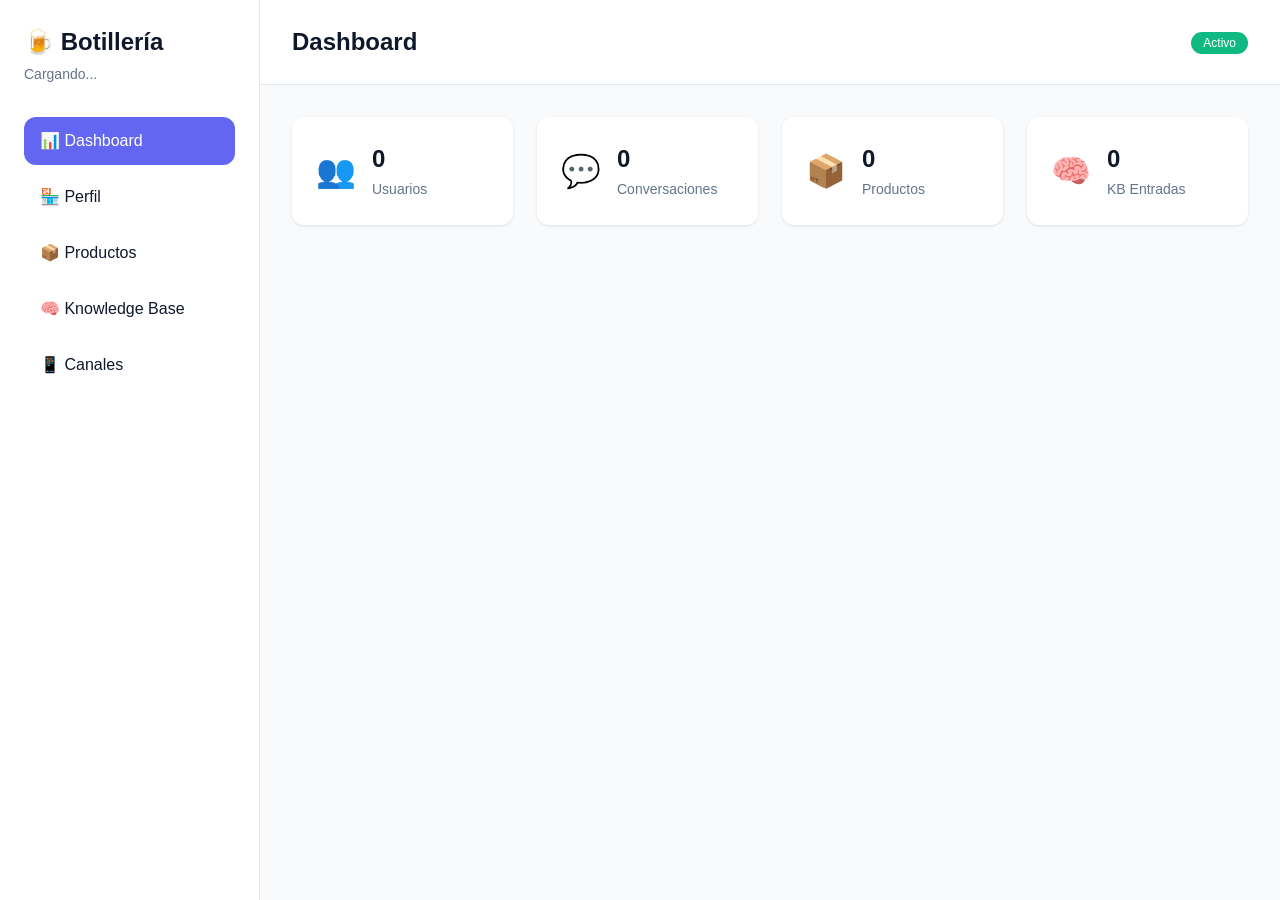
==== frontend/tenant/index.html @ d4b1ec4d "chore: baseline docs and test cleanup" ====
<!DOCTYPE html>
<html lang="es">
<head>
    <meta charset="UTF-8">
    <meta name="viewport" content="width=device-width, initial-scale=1.0">
    <title>Portal Tenant - Botillería</title>
    <link rel="stylesheet" href="css/style.css">
</head>
<body>
    <div class="app-container">
        <!-- Sidebar -->
        <aside class="sidebar">
            <div class="sidebar-header">
                <h1>🍺 Botillería</h1>
                <p class="tenant-name" id="tenantName">Cargando...</p>
            </div>
            <nav class="sidebar-nav">
                <a href="#dashboard" class="nav-link active" data-section="dashboard">📊 Dashboard</a>
                <a href="#profile" class="nav-link" data-section="profile">🏪 Perfil</a>
                <a href="#products" class="nav-link" data-section="products">📦 Productos</a>
                <a href="#knowledge" class="nav-link" data-section="knowledge">🧠 Knowledge Base</a>
                <a href="#channels" class="nav-link" data-section="channels">📱 Canales</a>
            </nav>
        </aside>

        <!-- Main Content -->
        <main class="main-content">
            <header class="top-bar">
                <h2 id="pageTitle">Dashboard</h2>
                <div class="top-bar-actions">
                    <span class="status-badge" id="statusBadge">Activo</span>
                </div>
            </header>

            <div class="content-area">
                <!-- Dashboard Section -->
                <section id="dashboard" class="section active">
                    <div class="stats-grid">
                        <div class="stat-card">
                            <div class="stat-icon">👥</div>
                            <div class="stat-info">
                                <span class="stat-value" id="userCount">0</span>
                                <span class="stat-label">Usuarios</span>
                            </div>
                        </div>
                        <div class="stat-card">
                            <div class="stat-icon">💬</div>
                            <div class="stat-info">
                                <span class="stat-value" id="convCount">0</span>
                                <span class="stat-label">Conversaciones</span>
                            </div>
                        </div>
                        <div class="stat-card">
                            <div class="stat-icon">📦</div>
                            <div class="stat-info">
                                <span class="stat-value" id="productCount">0</span>
                                <span class="stat-label">Productos</span>
                            </div>
                        </div>
                        <div class="stat-card">
                            <div class="stat-icon">🧠</div>
                            <div class="stat-info">
                                <span class="stat-value" id="kbCount">0</span>
                                <span class="stat-label">KB Entradas</span>
                            </div>
                        </div>
                    </div>
                </section>

                <!-- Profile Section -->
                <section id="profile" class="section">
                    <form id="profileForm" class="form-card">
                        <div class="form-group">
                            <label for="profileName">Nombre del Negocio</label>
                            <input type="text" id="profileName" name="name" required>
                        </div>
                        <div class="form-row">
                            <div class="form-group">
                                <label for="profileEmail">Email</label>
                                <input type="email" id="profileEmail" name="email">
                            </div>
                            <div class="form-group">
                                <label for="profilePhone">Teléfono</label>
                                <input type="text" id="profilePhone" name="phone">
                            </div>
                        </div>
                        <div class="form-group">
                            <label for="profileAddress">Dirección</label>
                            <input type="text" id="profileAddress" name="address">
                        </div>
                        <div class="form-row">
                            <div class="form-group">
                                <label for="profileCity">Ciudad</label>
                                <input type="text" id="profileCity" name="city">
                            </div>
                            <div class="form-group">
                                <label for="profileWebsite">Website</label>
                                <input type="url" id="profileWebsite" name="website">
                            </div>
                        </div>
                        <div class="form-group">
                            <label for="profileLogo">URL del Logo</label>
                            <input type="url" id="profileLogo" name="logo_url">
                        </div>
                        <div class="form-group">
                            <label for="profileHours">Horarios (JSON)</label>
                            <textarea id="profileHours" name="business_hours" rows="4" placeholder='{"lunes": {"open": "10:00", "close": "22:00"}}'></textarea>
                        </div>
                        <button type="submit" class="btn btn-primary">Guardar Cambios</button>
                    </form>
                </section>

                <!-- Products Section -->
                <section id="products" class="section">
                    <div class="section-header">
                        <h3>Productos</h3>
                        <button class="btn btn-primary" id="addProductBtn">+ Nuevo Producto</button>
                    </div>
                    <div class="table-container">
                        <table class="data-table" id="productsTable">
                            <thead>
                                <tr>
                                    <th>Nombre</th>
                                    <th>Categoría</th>
                                    <th>Precio</th>
                                    <th>Stock</th>
                                    <th>Estado</th>
                                    <th>Acciones</th>
                                </tr>
                            </thead>
                            <tbody id="productsBody"></tbody>
                        </table>
                    </div>
                </section>

                <!-- Knowledge Base Section -->
                <section id="knowledge" class="section">
                    <div class="section-header">
                        <h3>Knowledge Base</h3>
                        <button class="btn btn-primary" id="addKbBtn">+ Nueva Entrada</button>
                    </div>
                    <div class="kb-search">
                        <input type="text" id="kbSearchInput" placeholder="Buscar en la base de conocimiento...">
                        <button class="btn btn-secondary" id="kbSearchBtn">Buscar</button>
                    </div>
                    <div class="table-container">
                        <table class="data-table" id="kbTable">
                            <thead>
                                <tr>
                                    <th>Categoría</th>
                                    <th>Título</th>
                                    <th>Contenido</th>
                                    <th>Estado</th>
                                    <th>Acciones</th>
                                </tr>
                            </thead>
                            <tbody id="kbBody"></tbody>
                        </table>
                    </div>
                </section>

                <!-- Channels Section -->
                <section id="channels" class="section">
                    <div class="section-header">
                        <h3>Canales de Mensajería</h3>
                    </div>
                    <div class="channels-grid" id="channelsList"></div>
                </section>
            </div>
        </main>
    </div>

    <!-- Modal -->
    <div class="modal" id="modal">
        <div class="modal-content">
            <div class="modal-header">
                <h3 id="modalTitle">Modal</h3>
                <button class="modal-close" id="modalClose">&times;</button>
            </div>
            <div class="modal-body" id="modalBody"></div>
        </div>
    </div>

    <!-- Toast -->
    <div class="toast-container" id="toastContainer"></div>

    <script src="js/app.js"></script>
</body>
</html>
---- frontend/tenant/css/style.css ----
:root {
    --primary: #6366f1;
    --primary-hover: #4f46e5;
    --secondary: #64748b;
    --success: #10b981;
    --warning: #f59e0b;
    --danger: #ef4444;
    --bg: #f8fafc;
    --surface: #ffffff;
    --text: #0f172a;
    --text-muted: #64748b;
    --border: #e2e8f0;
    --radius: 0.75rem;
    --shadow: 0 1px 3px rgba(0, 0, 0, 0.1);
    --shadow-lg: 0 10px 15px -3px rgba(0, 0, 0, 0.1);
}

* {
    margin: 0;
    padding: 0;
    box-sizing: border-box;
}

body {
    font-family: -apple-system, BlinkMacSystemFont, 'Segoe UI', Roboto, sans-serif;
    background: var(--bg);
    color: var(--text);
    line-height: 1.5;
}

.app-container {
    display: flex;
    min-height: 100vh;
}

/* Sidebar */
.sidebar {
    width: 260px;
    background: var(--surface);
    border-right: 1px solid var(--border);
    padding: 1.5rem;
    display: flex;
    flex-direction: column;
}

.sidebar-header h1 {
    font-size: 1.5rem;
    margin-bottom: 0.25rem;
}

.tenant-name {
    color: var(--text-muted);
    font-size: 0.875rem;
    margin-bottom: 2rem;
}

.sidebar-nav {
    display: flex;
    flex-direction: column;
    gap: 0.5rem;
}

.nav-link {
    padding: 0.75rem 1rem;
    border-radius: var(--radius);
    text-decoration: none;
    color: var(--text);
    transition: all 0.2s;
}

.nav-link:hover {
    background: var(--bg);
}

.nav-link.active {
    background: var(--primary);
    color: white;
}

/* Main Content */
.main-content {
    flex: 1;
    display: flex;
    flex-direction: column;
}

.top-bar {
    padding: 1.5rem 2rem;
    background: var(--surface);
    border-bottom: 1px solid var(--border);
    display: flex;
    justify-content: space-between;
    align-items: center;
}

.status-badge {
    padding: 0.25rem 0.75rem;
    background: var(--success);
    color: white;
    border-radius: 999px;
    font-size: 0.75rem;
    font-weight: 500;
}

.content-area {
    padding: 2rem;
    flex: 1;
}

/* Sections */
.section {
    display: none;
}

.section.active {
    display: block;
}

/* Stats Grid */
.stats-grid {
    display: grid;
    grid-template-columns: repeat(auto-fit, minmax(200px, 1fr));
    gap: 1.5rem;
}

.stat-card {
    background: var(--surface);
    padding: 1.5rem;
    border-radius: var(--radius);
    box-shadow: var(--shadow);
    display: flex;
    align-items: center;
    gap: 1rem;
}

.stat-icon {
    font-size: 2rem;
}

.stat-value {
    display: block;
    font-size: 1.5rem;
    font-weight: 700;
}

.stat-label {
    color: var(--text-muted);
    font-size: 0.875rem;
}

/* Forms */
.form-card {
    background: var(--surface);
    padding: 2rem;
    border-radius: var(--radius);
    box-shadow: var(--shadow);
    max-width: 600px;
}

.form-group {
    margin-bottom: 1.25rem;
}

.form-group label {
    display: block;
    margin-bottom: 0.5rem;
    font-weight: 500;
    font-size: 0.875rem;
}

.form-group input,
.form-group textarea,
.form-group select {
    width: 100%;
    padding: 0.75rem;
    border: 1px solid var(--border);
    border-radius: var(--radius);
    font-size: 0.875rem;
    transition: border-color 0.2s;
}

.form-group input:focus,
.form-group textarea:focus {
    outline: none;
    border-color: var(--primary);
    box-shadow: 0 0 0 3px rgba(99, 102, 241, 0.1);
}

.form-row {
    display: grid;
    grid-template-columns: 1fr 1fr;
    gap: 1rem;
}

/* Buttons */
.btn {
    padding: 0.75rem 1.5rem;
    border: none;
    border-radius: var(--radius);
    font-size: 0.875rem;
    font-weight: 500;
    cursor: pointer;
    transition: all 0.2s;
}

.btn-primary {
    background: var(--primary);
    color: white;
}

.btn-primary:hover {
    background: var(--primary-hover);
}

.btn-secondary {
    background: var(--secondary);
    color: white;
}

.btn-danger {
    background: var(--danger);
    color: white;
}

.btn-sm {
    padding: 0.5rem 1rem;
    font-size: 0.75rem;
}

/* Tables */
.section-header {
    display: flex;
    justify-content: space-between;
    align-items: center;
    margin-bottom: 1.5rem;
}

.table-container {
    background: var(--surface);
    border-radius: var(--radius);
    box-shadow: var(--shadow);
    overflow: hidden;
}

.data-table {
    width: 100%;
    border-collapse: collapse;
}

.data-table th,
.data-table td {
    padding: 1rem;
    text-align: left;
    border-bottom: 1px solid var(--border);
}

.data-table th {
    background: var(--bg);
    font-weight: 600;
    font-size: 0.75rem;
    text-transform: uppercase;
    color: var(--text-muted);
}

.data-table tr:last-child td {
    border-bottom: none;
}

.data-table tr:hover {
    background: var(--bg);
}

/* KB Search */
.kb-search {
    display: flex;
    gap: 0.75rem;
    margin-bottom: 1.5rem;
}

.kb-search input {
    flex: 1;
    padding: 0.75rem;
    border: 1px solid var(--border);
    border-radius: var(--radius);
}

/* Channels Grid */
.channels-grid {
    display: grid;
    grid-template-columns: repeat(auto-fill, minmax(250px, 1fr));
    gap: 1.5rem;
}

.channel-card {
    background: var(--surface);
    padding: 1.5rem;
    border-radius: var(--radius);
    box-shadow: var(--shadow);
}

.channel-card h4 {
    margin-bottom: 0.5rem;
}

.channel-card p {
    color: var(--text-muted);
    font-size: 0.875rem;
    word-break: break-all;
}

/* Modal */
.modal {
    display: none;
    position: fixed;
    top: 0;
    left: 0;
    width: 100%;
    height: 100%;
    background: rgba(0, 0, 0, 0.5);
    z-index: 1000;
    align-items: center;
    justify-content: center;
}

.modal.active {
    display: flex;
}

.modal-content {
    background: var(--surface);
    border-radius: var(--radius);
    width: 90%;
    max-width: 500px;
    box-shadow: var(--shadow-lg);
}

.modal-header {
    padding: 1.5rem;
    border-bottom: 1px solid var(--border);
    display: flex;
    justify-content: space-between;
    align-items: center;
}

.modal-close {
    background: none;
    border: none;
    font-size: 1.5rem;
    cursor: pointer;
    color: var(--text-muted);
}

.modal-body {
    padding: 1.5rem;
}

/* Toast */
.toast-container {
    position: fixed;
    bottom: 2rem;
    right: 2rem;
    z-index: 1001;
    display: flex;
    flex-direction: column;
    gap: 0.5rem;
}

.toast {
    padding: 1rem 1.5rem;
    background: var(--surface);
    border-radius: var(--radius);
    box-shadow: var(--shadow-lg);
    animation: slideIn 0.3s ease-out;
}

.toast.success {
    border-left: 4px solid var(--success);
}

.toast.error {
    border-left: 4px solid var(--danger);
}

@keyframes slideIn {
    from {
        transform: translateX(100%);
        opacity: 0;
    }
    to {
        transform: translateX(0);
        opacity: 1;
    }
}

/* Responsive */
@media (max-width: 768px) {
    .sidebar {
        width: 100%;
        position: fixed;
        bottom: 0;
        left: 0;
        height: auto;
        flex-direction: row;
        padding: 0.5rem;
        z-index: 100;
        border-right: none;
        border-top: 1px solid var(--border);
    }

    .sidebar-header {
        display: none;
    }

    .sidebar-nav {
        flex-direction: row;
        justify-content: space-around;
        width: 100%;
    }

    .nav-link {
        padding: 0.5rem;
        font-size: 0.75rem;
    }

    .main-content {
        padding-bottom: 4rem;
    }

    .form-row {
        grid-template-columns: 1fr;
    }
}
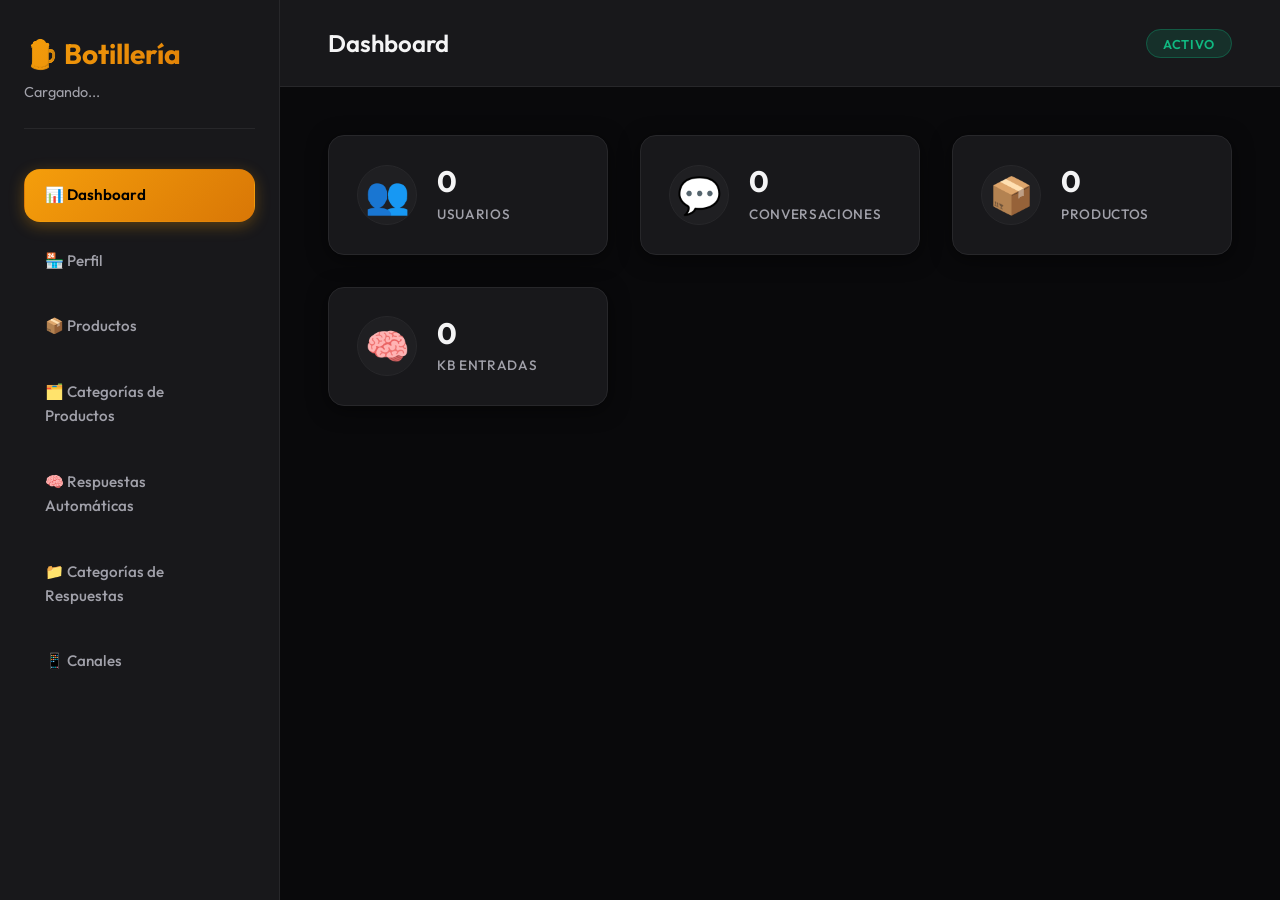
==== commit c8b6f5dc: "feat: implement KB categories CRUD, seeding, and dropdown selection in frontend" ====
--- a/frontend/tenant/index.html
+++ b/frontend/tenant/index.html
@@ -18,7 +18,9 @@
                 <a href="#dashboard" class="nav-link active" data-section="dashboard">📊 Dashboard</a>
                 <a href="#profile" class="nav-link" data-section="profile">🏪 Perfil</a>
                 <a href="#products" class="nav-link" data-section="products">📦 Productos</a>
-                <a href="#knowledge" class="nav-link" data-section="knowledge">🧠 Knowledge Base</a>
+                <a href="#categories" class="nav-link" data-section="categories">🗂️ Categorías de Productos</a>
+                <a href="#knowledge" class="nav-link" data-section="knowledge">🧠 Respuestas Automáticas</a>
+                <a href="#kb-categories" class="nav-link" data-section="kb-categories">📁 Categorías de Respuestas</a>
                 <a href="#channels" class="nav-link" data-section="channels">📱 Canales</a>
             </nav>
         </aside>
@@ -117,6 +119,23 @@
                         <button class="btn btn-primary" id="addProductBtn">+ Nuevo Producto</button>
                     </div>
                     <div class="table-container">
+                        <div class="table-filters">
+                            <div class="filter-group">
+                                <label for="filterStatus">Estado:</label>
+                                <select id="filterStatus">
+                                    <option value="all">Todos</option>
+                                    <option value="active">Activos</option>
+                                    <option value="inactive">Inactivos</option>
+                                </select>
+                            </div>
+                            <div class="filter-group">
+                                <label for="sortProducts">Ordenar por:</label>
+                                <select id="sortProducts">
+                                    <option value="name">Nombre</option>
+                                    <option value="category_name">Categoría y Nombre</option>
+                                </select>
+                            </div>
+                        </div>
                         <table class="data-table" id="productsTable">
                             <thead>
                                 <tr>
@@ -133,14 +152,54 @@
                     </div>
                 </section>
 
+                <!-- Categories Section -->
+                <section id="categories" class="section">
+                    <div class="section-header">
+                        <h3>Categorías de Productos</h3>
+                        <button class="btn btn-primary" id="addCategoryBtn">+ Nueva Categoría</button>
+                    </div>
+                    <div class="table-container">
+                        <table class="data-table" id="categoriesTable">
+                            <thead>
+                                <tr>
+                                    <th>Nombre</th>
+                                    <th>Descripción</th>
+                                    <th>Acciones</th>
+                                </tr>
+                            </thead>
+                            <tbody id="categoriesBody"></tbody>
+                        </table>
+                    </div>
+                </section>
+
+                <!-- KB Categories Section -->
+                <section id="kb-categories" class="section">
+                    <div class="section-header">
+                        <h3>Categorías de Respuestas</h3>
+                        <button class="btn btn-primary" id="addKBCategoryBtn">+ Nueva Categoría de Respuesta</button>
+                    </div>
+                    <div class="table-container">
+                        <table class="data-table" id="kbCategoriesTable">
+                            <thead>
+                                <tr>
+                                    <th>Nombre</th>
+                                    <th>Descripción</th>
+                                    <th>Acciones</th>
+                                </tr>
+                            </thead>
+                            <tbody id="kbCategoriesBody"></tbody>
+                        </table>
+                    </div>
+                </section>
+
                 <!-- Knowledge Base Section -->
                 <section id="knowledge" class="section">
                     <div class="section-header">
-                        <h3>Knowledge Base</h3>
-                        <button class="btn btn-primary" id="addKbBtn">+ Nueva Entrada</button>
+                        <h3>Respuestas Automáticas</h3>
+                        <button class="btn btn-primary" id="addKbBtn">+ Nueva Respuesta</button>
                     </div>
                     <div class="kb-search">
-                        <input type="text" id="kbSearchInput" placeholder="Buscar en la base de conocimiento...">
+                        <input type="text" id="kbSearchInput" placeholder="Buscar respuestas automáticas..." spellcheck="true">
                         <button class="btn btn-secondary" id="kbSearchBtn">Buscar</button>
                     </div>
                     <div class="table-container">
--- a/frontend/tenant/css/style.css
+++ b/frontend/tenant/css/style.css
@@ -1,18 +1,29 @@
+@import url('https://fonts.googleapis.com/css2?family=Outfit:wght@300;400;500;600;700&display=swap');
+
 :root {
-    --primary: #6366f1;
-    --primary-hover: #4f46e5;
-    --secondary: #64748b;
+    --primary: #f59e0b; /* Amber */
+    --primary-hover: #d97706; /* Darker Amber */
+    --primary-gradient: linear-gradient(135deg, #f59e0b 0%, #d97706 100%);
+    --primary-glow: rgba(245, 158, 11, 0.15);
+    
+    --secondary: #3f3f46; /* Zinc 700 */
     --success: #10b981;
     --warning: #f59e0b;
     --danger: #ef4444;
-    --bg: #f8fafc;
-    --surface: #ffffff;
-    --text: #0f172a;
-    --text-muted: #64748b;
-    --border: #e2e8f0;
-    --radius: 0.75rem;
-    --shadow: 0 1px 3px rgba(0, 0, 0, 0.1);
-    --shadow-lg: 0 10px 15px -3px rgba(0, 0, 0, 0.1);
+    
+    /* Obsidian Dark Theme Palette */
+    --bg: #09090b; /* Zinc 950 */
+    --surface: #18181b; /* Zinc 900 */
+    --surface-card: #202024;
+    --text: #f4f4f5; /* Zinc 100 */
+    --text-muted: #a1a1aa; /* Zinc 400 */
+    --border: #27272a; /* Zinc 800 */
+    --border-hover: #3f3f46;
+    
+    --radius: 1rem;
+    --shadow: 0 4px 20px rgba(0, 0, 0, 0.5);
+    --shadow-lg: 0 12px 30px rgba(0, 0, 0, 0.7);
+    --transition: all 0.3s cubic-bezier(0.4, 0, 0.2, 1);
 }
 
 * {
@@ -22,10 +33,11 @@
 }
 
 body {
-    font-family: -apple-system, BlinkMacSystemFont, 'Segoe UI', Roboto, sans-serif;
+    font-family: 'Outfit', -apple-system, BlinkMacSystemFont, 'Segoe UI', Roboto, sans-serif;
     background: var(--bg);
     color: var(--text);
-    line-height: 1.5;
+    line-height: 1.6;
+    overflow-x: hidden;
 }
 
 .app-container {
@@ -35,46 +47,70 @@
 
 /* Sidebar */
 .sidebar {
-    width: 260px;
+    width: 280px;
     background: var(--surface);
     border-right: 1px solid var(--border);
-    padding: 1.5rem;
+    padding: 2rem 1.5rem;
     display: flex;
     flex-direction: column;
+    z-index: 10;
+}
+
+.sidebar-header {
+    margin-bottom: 2.5rem;
+    padding-bottom: 1.5rem;
+    border-bottom: 1px solid var(--border);
 }
 
 .sidebar-header h1 {
-    font-size: 1.5rem;
-    margin-bottom: 0.25rem;
+    font-size: 1.75rem;
+    font-weight: 700;
+    background: var(--primary-gradient);
+    -webkit-background-clip: text;
+    -webkit-text-fill-color: transparent;
+    display: flex;
+    align-items: center;
+    gap: 0.5rem;
 }
 
 .tenant-name {
     color: var(--text-muted);
-    font-size: 0.875rem;
-    margin-bottom: 2rem;
+    font-size: 0.9rem;
+    font-weight: 400;
+    margin-top: 0.25rem;
 }
 
 .sidebar-nav {
     display: flex;
     flex-direction: column;
-    gap: 0.5rem;
+    gap: 0.75rem;
 }
 
 .nav-link {
-    padding: 0.75rem 1rem;
+    padding: 0.85rem 1.25rem;
     border-radius: var(--radius);
     text-decoration: none;
-    color: var(--text);
-    transition: all 0.2s;
+    color: var(--text-muted);
+    font-weight: 500;
+    font-size: 0.95rem;
+    display: flex;
+    align-items: center;
+    gap: 0.75rem;
+    transition: var(--transition);
+    border: 1px solid transparent;
 }
 
 .nav-link:hover {
-    background: var(--bg);
+    color: var(--text);
+    background: rgba(255, 255, 255, 0.03);
+    border-color: rgba(255, 255, 255, 0.05);
 }
 
 .nav-link.active {
-    background: var(--primary);
-    color: white;
+    background: var(--primary-gradient);
+    color: #000000;
+    font-weight: 600;
+    box-shadow: 0 4px 15px rgba(245, 158, 11, 0.3);
 }
 
 /* Main Content */
@@ -82,10 +118,11 @@
     flex: 1;
     display: flex;
     flex-direction: column;
+    background: var(--bg);
 }
 
 .top-bar {
-    padding: 1.5rem 2rem;
+    padding: 1.5rem 3rem;
     background: var(--surface);
     border-bottom: 1px solid var(--border);
     display: flex;
@@ -93,138 +130,215 @@
     align-items: center;
 }
 
+.top-bar h2 {
+    font-size: 1.5rem;
+    font-weight: 600;
+}
+
 .status-badge {
-    padding: 0.25rem 0.75rem;
-    background: var(--success);
-    color: white;
+    padding: 0.35rem 1rem;
+    background: rgba(16, 185, 129, 0.15);
+    color: var(--success);
+    border: 1px solid rgba(16, 185, 129, 0.3);
     border-radius: 999px;
-    font-size: 0.75rem;
-    font-weight: 500;
+    font-size: 0.8rem;
+    font-weight: 600;
+    letter-spacing: 0.05em;
+    text-transform: uppercase;
 }
 
 .content-area {
-    padding: 2rem;
+    padding: 3rem;
     flex: 1;
+    overflow-y: auto;
 }
 
 /* Sections */
 .section {
     display: none;
+    animation: fadeIn 0.4s ease-out;
 }
 
 .section.active {
     display: block;
+}
+
+@keyframes fadeIn {
+    from {
+        opacity: 0;
+        transform: translateY(10px);
+    }
+    to {
+        opacity: 1;
+        transform: translateY(0);
+    }
 }
 
 /* Stats Grid */
 .stats-grid {
     display: grid;
-    grid-template-columns: repeat(auto-fit, minmax(200px, 1fr));
-    gap: 1.5rem;
+    grid-template-columns: repeat(auto-fit, minmax(220px, 1fr));
+    gap: 2rem;
+    margin-bottom: 3rem;
 }
 
 .stat-card {
     background: var(--surface);
-    padding: 1.5rem;
-    border-radius: var(--radius);
+    padding: 1.75rem;
+    border-radius: var(--radius);
+    border: 1px solid var(--border);
     box-shadow: var(--shadow);
     display: flex;
     align-items: center;
-    gap: 1rem;
+    gap: 1.25rem;
+    transition: var(--transition);
+}
+
+.stat-card:hover {
+    transform: translateY(-5px);
+    border-color: var(--border-hover);
+    box-shadow: var(--shadow-lg);
 }
 
 .stat-icon {
-    font-size: 2rem;
+    font-size: 2.25rem;
+    background: rgba(255, 255, 255, 0.03);
+    width: 60px;
+    height: 60px;
+    display: flex;
+    align-items: center;
+    justify-content: center;
+    border-radius: 50%;
+    border: 1px solid var(--border);
+}
+
+.stat-info {
+    display: flex;
+    flex-direction: column;
 }
 
 .stat-value {
-    display: block;
-    font-size: 1.5rem;
+    font-size: 1.85rem;
     font-weight: 700;
+    color: var(--text);
+    line-height: 1.2;
 }
 
 .stat-label {
     color: var(--text-muted);
-    font-size: 0.875rem;
+    font-size: 0.85rem;
+    font-weight: 500;
+    text-transform: uppercase;
+    letter-spacing: 0.05em;
+    margin-top: 0.25rem;
 }
 
 /* Forms */
 .form-card {
     background: var(--surface);
-    padding: 2rem;
-    border-radius: var(--radius);
+    padding: 2.5rem;
+    border-radius: var(--radius);
+    border: 1px solid var(--border);
     box-shadow: var(--shadow);
-    max-width: 600px;
+    max-width: 700px;
 }
 
 .form-group {
-    margin-bottom: 1.25rem;
+    margin-bottom: 1.5rem;
 }
 
 .form-group label {
     display: block;
     margin-bottom: 0.5rem;
     font-weight: 500;
-    font-size: 0.875rem;
+    font-size: 0.9rem;
+    color: var(--text);
 }
 
 .form-group input,
 .form-group textarea,
 .form-group select {
     width: 100%;
-    padding: 0.75rem;
-    border: 1px solid var(--border);
-    border-radius: var(--radius);
-    font-size: 0.875rem;
-    transition: border-color 0.2s;
+    padding: 0.85rem 1rem;
+    background: var(--bg);
+    border: 1px solid var(--border);
+    color: var(--text);
+    border-radius: var(--radius);
+    font-size: 0.9rem;
+    transition: var(--transition);
 }
 
 .form-group input:focus,
-.form-group textarea:focus {
+.form-group textarea:focus,
+.form-group select:focus {
     outline: none;
     border-color: var(--primary);
-    box-shadow: 0 0 0 3px rgba(99, 102, 241, 0.1);
+    box-shadow: 0 0 0 3px var(--primary-glow);
 }
 
 .form-row {
     display: grid;
     grid-template-columns: 1fr 1fr;
-    gap: 1rem;
+    gap: 1.5rem;
 }
 
 /* Buttons */
 .btn {
-    padding: 0.75rem 1.5rem;
-    border: none;
-    border-radius: var(--radius);
-    font-size: 0.875rem;
-    font-weight: 500;
+    padding: 0.85rem 1.75rem;
+    border: 1px solid transparent;
+    border-radius: var(--radius);
+    font-size: 0.9rem;
+    font-weight: 600;
     cursor: pointer;
-    transition: all 0.2s;
+    display: inline-flex;
+    align-items: center;
+    justify-content: center;
+    gap: 0.5rem;
+    transition: var(--transition);
 }
 
 .btn-primary {
-    background: var(--primary);
-    color: white;
+    background: var(--primary-gradient);
+    color: #000000;
 }
 
 .btn-primary:hover {
-    background: var(--primary-hover);
+    box-shadow: 0 4px 15px rgba(245, 158, 11, 0.4);
+    transform: translateY(-2px);
+}
+
+.btn-primary:active {
+    transform: translateY(0);
 }
 
 .btn-secondary {
-    background: var(--secondary);
-    color: white;
+    background: transparent;
+    border-color: var(--border);
+    color: var(--text);
+}
+
+.btn-secondary:hover {
+    background: rgba(255, 255, 255, 0.05);
+    border-color: var(--border-hover);
 }
 
 .btn-danger {
+    background: rgba(239, 68, 68, 0.1);
+    border-color: rgba(239, 68, 68, 0.3);
+    color: var(--danger);
+}
+
+.btn-danger:hover {
     background: var(--danger);
     color: white;
+    box-shadow: 0 4px 12px rgba(239, 68, 68, 0.3);
+    transform: translateY(-2px);
 }
 
 .btn-sm {
     padding: 0.5rem 1rem;
-    font-size: 0.75rem;
+    font-size: 0.8rem;
+    border-radius: 0.5rem;
 }
 
 /* Tables */
@@ -232,12 +346,18 @@
     display: flex;
     justify-content: space-between;
     align-items: center;
-    margin-bottom: 1.5rem;
+    margin-bottom: 2rem;
+}
+
+.section-header h3 {
+    font-size: 1.5rem;
+    font-weight: 600;
 }
 
 .table-container {
     background: var(--surface);
     border-radius: var(--radius);
+    border: 1px solid var(--border);
     box-shadow: var(--shadow);
     overflow: hidden;
 }
@@ -249,63 +369,97 @@
 
 .data-table th,
 .data-table td {
-    padding: 1rem;
+    padding: 1.25rem 1.5rem;
     text-align: left;
     border-bottom: 1px solid var(--border);
 }
 
 .data-table th {
-    background: var(--bg);
+    background: rgba(255, 255, 255, 0.01);
     font-weight: 600;
-    font-size: 0.75rem;
+    font-size: 0.8rem;
     text-transform: uppercase;
+    letter-spacing: 0.05em;
     color: var(--text-muted);
+}
+
+.data-table td {
+    font-size: 0.95rem;
+    color: var(--text);
 }
 
 .data-table tr:last-child td {
     border-bottom: none;
 }
 
+.data-table tr {
+    transition: var(--transition);
+}
+
 .data-table tr:hover {
-    background: var(--bg);
+    background: rgba(255, 255, 255, 0.02);
+}
+
+.data-table td .btn {
+    margin-right: 0.25rem;
 }
 
 /* KB Search */
 .kb-search {
     display: flex;
-    gap: 0.75rem;
-    margin-bottom: 1.5rem;
+    gap: 1rem;
+    margin-bottom: 2rem;
 }
 
 .kb-search input {
     flex: 1;
-    padding: 0.75rem;
-    border: 1px solid var(--border);
-    border-radius: var(--radius);
+    padding: 0.85rem 1.25rem;
+    background: var(--surface);
+    border: 1px solid var(--border);
+    color: var(--text);
+    border-radius: var(--radius);
+}
+
+.kb-search input:focus {
+    outline: none;
+    border-color: var(--primary);
+    box-shadow: 0 0 0 3px var(--primary-glow);
 }
 
 /* Channels Grid */
 .channels-grid {
     display: grid;
-    grid-template-columns: repeat(auto-fill, minmax(250px, 1fr));
-    gap: 1.5rem;
+    grid-template-columns: repeat(auto-fill, minmax(280px, 1fr));
+    gap: 2rem;
 }
 
 .channel-card {
     background: var(--surface);
-    padding: 1.5rem;
-    border-radius: var(--radius);
+    padding: 2rem;
+    border-radius: var(--radius);
+    border: 1px solid var(--border);
     box-shadow: var(--shadow);
+    transition: var(--transition);
+}
+
+.channel-card:hover {
+    transform: translateY(-5px);
+    border-color: var(--border-hover);
+    box-shadow: var(--shadow-lg);
 }
 
 .channel-card h4 {
+    font-size: 1.2rem;
+    font-weight: 600;
     margin-bottom: 0.5rem;
+    text-transform: capitalize;
 }
 
 .channel-card p {
     color: var(--text-muted);
     font-size: 0.875rem;
     word-break: break-all;
+    font-family: monospace;
 }
 
 /* Modal */
@@ -316,10 +470,12 @@
     left: 0;
     width: 100%;
     height: 100%;
-    background: rgba(0, 0, 0, 0.5);
+    background: rgba(0, 0, 0, 0.75);
     z-index: 1000;
     align-items: center;
     justify-content: center;
+    backdrop-filter: blur(4px);
+    transition: var(--transition);
 }
 
 .modal.active {
@@ -330,28 +486,64 @@
     background: var(--surface);
     border-radius: var(--radius);
     width: 90%;
-    max-width: 500px;
+    max-width: 600px;
+    max-height: 80vh;
     box-shadow: var(--shadow-lg);
+    border: 1px solid var(--border);
+    animation: modalSlide 0.3s cubic-bezier(0.4, 0, 0.2, 1);
+    display: flex;
+    flex-direction: column;
+    overflow: hidden;
+}
+
+@keyframes modalSlide {
+    from {
+        transform: translateY(-20px);
+        opacity: 0;
+    }
+    to {
+        transform: translateY(0);
+        opacity: 1;
+    }
 }
 
 .modal-header {
-    padding: 1.5rem;
+    padding: 1.75rem 2rem;
     border-bottom: 1px solid var(--border);
     display: flex;
     justify-content: space-between;
     align-items: center;
+    background: rgba(255, 255, 255, 0.01);
+}
+
+.modal-header h3 {
+    font-size: 1.25rem;
+    font-weight: 600;
 }
 
 .modal-close {
     background: none;
     border: none;
-    font-size: 1.5rem;
+    font-size: 1.75rem;
     cursor: pointer;
     color: var(--text-muted);
+    transition: var(--transition);
+    display: flex;
+    align-items: center;
+    justify-content: center;
+    width: 32px;
+    height: 32px;
+    border-radius: 50%;
+}
+
+.modal-close:hover {
+    color: var(--text);
+    background: rgba(255, 255, 255, 0.05);
 }
 
 .modal-body {
-    padding: 1.5rem;
+    padding: 2rem;
+    overflow-y: auto;
 }
 
 /* Toast */
@@ -362,23 +554,27 @@
     z-index: 1001;
     display: flex;
     flex-direction: column;
-    gap: 0.5rem;
+    gap: 0.75rem;
 }
 
 .toast {
-    padding: 1rem 1.5rem;
+    padding: 1rem 1.75rem;
     background: var(--surface);
     border-radius: var(--radius);
     box-shadow: var(--shadow-lg);
-    animation: slideIn 0.3s ease-out;
+    border: 1px solid var(--border);
+    font-weight: 500;
+    animation: slideIn 0.3s cubic-bezier(0.4, 0, 0.2, 1);
 }
 
 .toast.success {
     border-left: 4px solid var(--success);
+    color: #a7f3d0; /* Green 200 */
 }
 
 .toast.error {
     border-left: 4px solid var(--danger);
+    color: #fca5a5; /* Red 300 */
 }
 
 @keyframes slideIn {
@@ -394,6 +590,10 @@
 
 /* Responsive */
 @media (max-width: 768px) {
+    .app-container {
+        flex-direction: column;
+    }
+    
     .sidebar {
         width: 100%;
         position: fixed;
@@ -401,10 +601,11 @@
         left: 0;
         height: auto;
         flex-direction: row;
-        padding: 0.5rem;
+        padding: 0.75rem;
         z-index: 100;
         border-right: none;
         border-top: 1px solid var(--border);
+        box-shadow: 0 -4px 15px rgba(0,0,0,0.5);
     }
 
     .sidebar-header {
@@ -415,18 +616,134 @@
         flex-direction: row;
         justify-content: space-around;
         width: 100%;
+        gap: 0;
     }
 
     .nav-link {
-        padding: 0.5rem;
-        font-size: 0.75rem;
-    }
-
-    .main-content {
-        padding-bottom: 4rem;
+        padding: 0.5rem 1rem;
+        font-size: 0.85rem;
+        border-radius: 0.5rem;
+    }
+
+    .top-bar {
+        padding: 1.5rem;
+    }
+
+    .content-area {
+        padding: 1.5rem;
+        padding-bottom: 6rem;
     }
 
     .form-row {
         grid-template-columns: 1fr;
-    }
-}
+        gap: 0;
+    }
+    
+    .stats-grid {
+        grid-template-columns: 1fr;
+        gap: 1rem;
+    }
+}
+
+/* Table Filters & Custom Checkbox Styling */
+.table-filters {
+    display: flex;
+    gap: 1.5rem;
+    align-items: center;
+    background: rgba(255, 255, 255, 0.01);
+    padding: 1rem 1.5rem;
+    border-bottom: 1px solid var(--border);
+}
+
+.table-filters .filter-group {
+    display: flex;
+    align-items: center;
+    gap: 0.75rem;
+}
+
+.table-filters .filter-group label {
+    font-size: 0.85rem;
+    font-weight: 500;
+    color: var(--text-muted);
+    white-space: nowrap;
+}
+
+.table-filters .filter-group select {
+    padding: 0.5rem 1.5rem 0.5rem 0.75rem;
+    background: var(--bg);
+    border: 1px solid var(--border);
+    color: var(--text);
+    border-radius: var(--radius);
+    font-size: 0.85rem;
+    outline: none;
+    cursor: pointer;
+    transition: var(--transition);
+}
+
+.table-filters .filter-group select:focus {
+    border-color: var(--primary);
+    box-shadow: 0 0 0 2px var(--primary-glow);
+}
+
+/* Custom Status Checkbox Container */
+.status-checkbox-container {
+    display: inline-flex;
+    align-items: center;
+    gap: 0.6rem;
+    cursor: pointer;
+    user-select: none;
+}
+
+.status-checkbox-container input[type="checkbox"] {
+    appearance: none;
+    -webkit-appearance: none;
+    width: 1.25rem;
+    height: 1.25rem;
+    border: 1px solid var(--border);
+    border-radius: 4px;
+    outline: none;
+    background: var(--bg);
+    cursor: pointer;
+    display: flex;
+    align-items: center;
+    justify-content: center;
+    transition: var(--transition);
+}
+
+.status-checkbox-container input[type="checkbox"]:checked {
+    background: var(--primary-gradient);
+    border-color: var(--primary);
+}
+
+.status-checkbox-container input[type="checkbox"]:checked::after {
+    content: "✓";
+    color: #000000;
+    font-size: 0.85rem;
+    font-weight: bold;
+}
+
+.status-checkbox-container .status-icon {
+    font-size: 1.1rem;
+}
+
+.status-checkbox-container .status-text {
+    font-size: 0.9rem;
+    font-weight: 500;
+}
+
+.status-checkbox-container .text-active {
+    color: #10B981;
+}
+
+.status-checkbox-container .text-inactive {
+    color: #EF4444;
+}
+
+.spellcheck-warning-footer {
+    font-size: 0.75rem;
+    color: var(--warning, #f59e0b);
+    margin-top: 1rem;
+    border-top: 1px dashed var(--border);
+    padding-top: 0.75rem;
+    line-height: 1.3;
+}
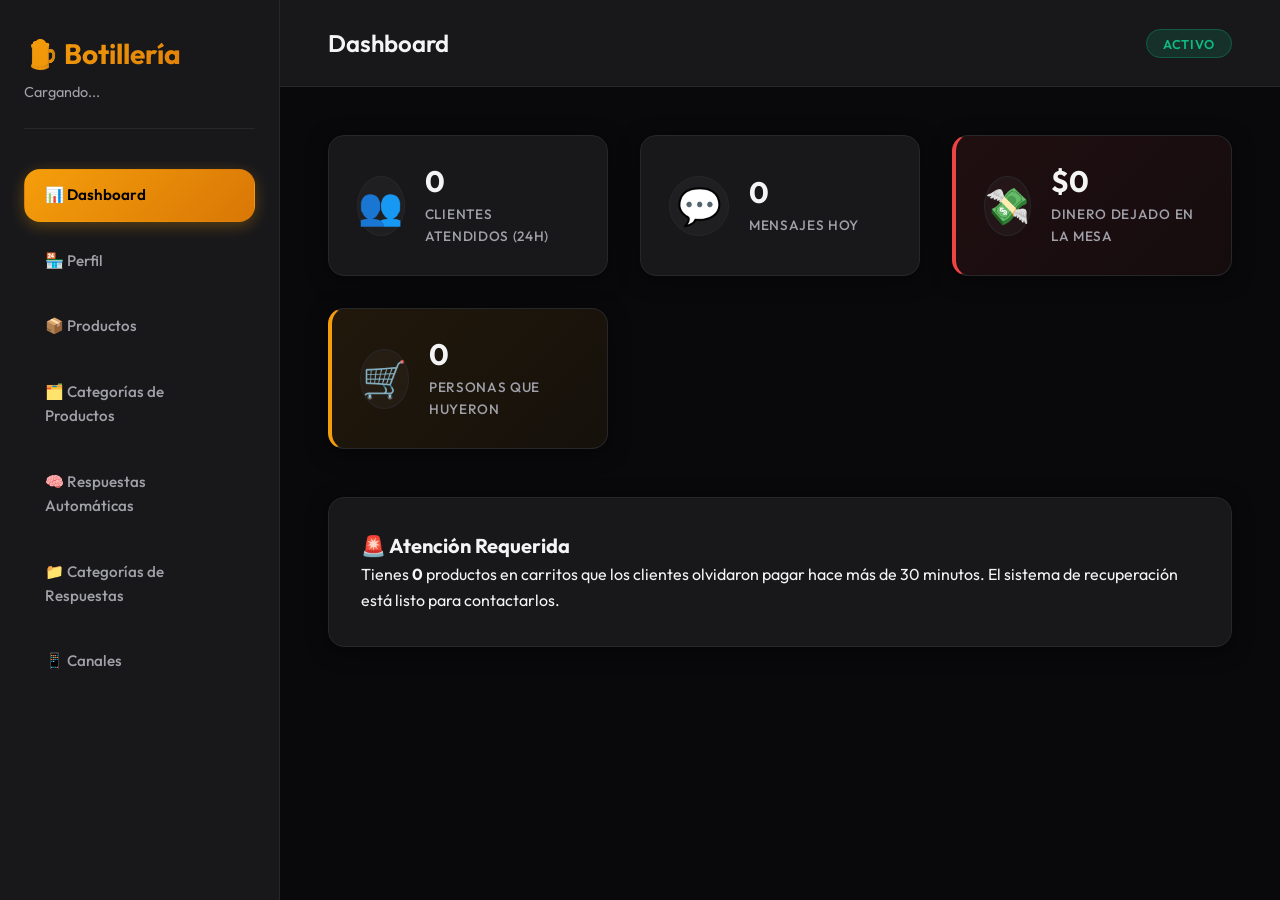
==== commit 99ee133b: "feat: add lost sales analytics dashboard for non-technical users" ====
--- a/frontend/tenant/index.html
+++ b/frontend/tenant/index.html
@@ -42,30 +42,35 @@
                             <div class="stat-icon">👥</div>
                             <div class="stat-info">
                                 <span class="stat-value" id="userCount">0</span>
-                                <span class="stat-label">Usuarios</span>
+                                <span class="stat-label">Clientes Atendidos (24h)</span>
                             </div>
                         </div>
                         <div class="stat-card">
                             <div class="stat-icon">💬</div>
                             <div class="stat-info">
                                 <span class="stat-value" id="convCount">0</span>
-                                <span class="stat-label">Conversaciones</span>
-                            </div>
-                        </div>
-                        <div class="stat-card">
-                            <div class="stat-icon">📦</div>
-                            <div class="stat-info">
-                                <span class="stat-value" id="productCount">0</span>
-                                <span class="stat-label">Productos</span>
-                            </div>
-                        </div>
-                        <div class="stat-card">
-                            <div class="stat-icon">🧠</div>
-                            <div class="stat-info">
-                                <span class="stat-value" id="kbCount">0</span>
-                                <span class="stat-label">KB Entradas</span>
-                            </div>
-                        </div>
+                                <span class="stat-label">Mensajes Hoy</span>
+                            </div>
+                        </div>
+                        <div class="stat-card highlight-danger">
+                            <div class="stat-icon">💸</div>
+                            <div class="stat-info">
+                                <span class="stat-value" id="lostMoneyCount">$0</span>
+                                <span class="stat-label">Dinero dejado en la mesa</span>
+                            </div>
+                        </div>
+                        <div class="stat-card highlight-warning">
+                            <div class="stat-icon">🛒</div>
+                            <div class="stat-info">
+                                <span class="stat-value" id="lostCartsCount">0</span>
+                                <span class="stat-label">Personas que huyeron</span>
+                            </div>
+                        </div>
+                    </div>
+                    
+                    <div class="dashboard-panel mt-4">
+                        <h3>🚨 Atención Requerida</h3>
+                        <p>Tienes <strong id="lostProductsCount">0</strong> productos en carritos que los clientes olvidaron pagar hace más de 30 minutos. El sistema de recuperación está listo para contactarlos.</p>
                     </div>
                 </section>
 
--- a/frontend/tenant/css/style.css
+++ b/frontend/tenant/css/style.css
@@ -200,6 +200,42 @@
     box-shadow: var(--shadow-lg);
 }
 
+.highlight-danger {
+    background: linear-gradient(135deg, rgba(239,68,68,0.1), rgba(239,68,68,0.05));
+    border-left: 4px solid var(--danger);
+}
+
+.highlight-warning {
+    background: linear-gradient(135deg, rgba(245,158,11,0.1), rgba(245,158,11,0.05));
+    border-left: 4px solid #f59e0b; /* Amber */
+}
+
+.dashboard-panel {
+    background: var(--surface);
+    padding: 2rem;
+    border-radius: var(--radius);
+    border: 1px solid var(--border);
+    box-shadow: var(--shadow);
+}
+
+.dashboard-panel h3 {
+    margin-top: 0;
+    color: var(--text-primary);
+    font-size: 1.25rem;
+    display: flex;
+    align-items: center;
+    gap: 0.5rem;
+}
+
+.dashboard-panel p {
+    color: var(--text-secondary);
+    line-height: 1.6;
+}
+
+.mt-4 {
+    margin-top: 2rem;
+}
+
 .stat-icon {
     font-size: 2.25rem;
     background: rgba(255, 255, 255, 0.03);
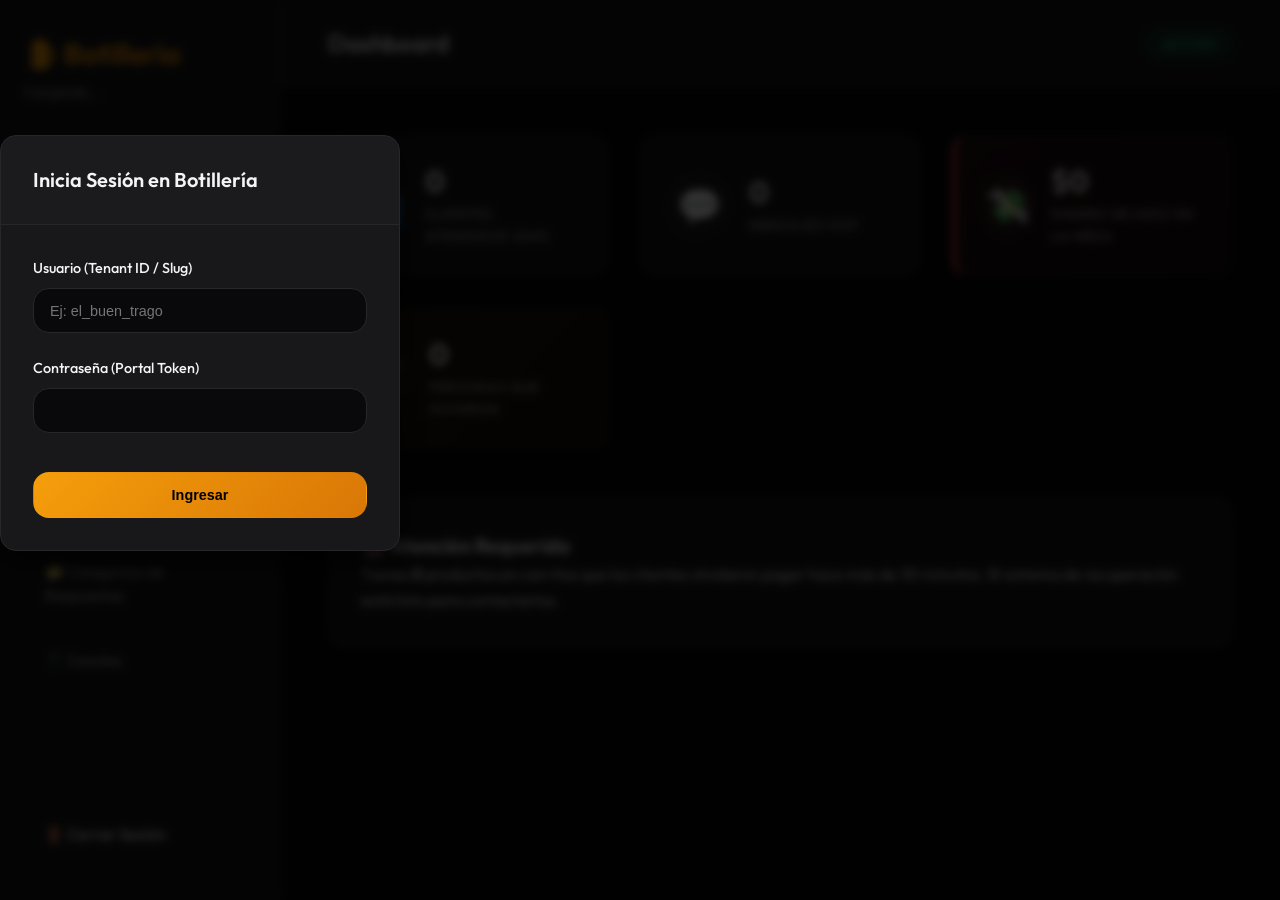
==== commit 86b6b18d: "feat: enforce JWT authentication and fix timing attacks (Phase 2)" ====
--- a/frontend/tenant/index.html
+++ b/frontend/tenant/index.html
@@ -15,14 +15,17 @@
                 <p class="tenant-name" id="tenantName">Cargando...</p>
             </div>
             <nav class="sidebar-nav">
-                <a href="#dashboard" class="nav-link active" data-section="dashboard">📊 Dashboard</a>
-                <a href="#profile" class="nav-link" data-section="profile">🏪 Perfil</a>
-                <a href="#products" class="nav-link" data-section="products">📦 Productos</a>
-                <a href="#categories" class="nav-link" data-section="categories">🗂️ Categorías de Productos</a>
-                <a href="#knowledge" class="nav-link" data-section="knowledge">🧠 Respuestas Automáticas</a>
-                <a href="#kb-categories" class="nav-link" data-section="kb-categories">📁 Categorías de Respuestas</a>
-                <a href="#channels" class="nav-link" data-section="channels">📱 Canales</a>
+                <a href="#dashboard" class="nav-link active" data-section="dashboard" title="Mira de un vistazo cómo van tus ventas y si tienes clientes pendientes de compra">📊 Dashboard</a>
+                <a href="#profile" class="nav-link" data-section="profile" title="Modifica el nombre, dirección y horarios de tu botillería">🏪 Perfil</a>
+                <a href="#products" class="nav-link" data-section="products" title="Agrega cervezas, destilados, snacks y actualiza sus precios o stock">📦 Productos</a>
+                <a href="#categories" class="nav-link" data-section="categories" title="Ordena tus productos en grupos (Ej: Piscos, Vinos, Bebidas)">🗂️ Categorías de Productos</a>
+                <a href="#knowledge" class="nav-link" data-section="knowledge" title="Enséñale a tu Inteligencia Artificial cómo responder a preguntas frecuentes de tus clientes">🧠 Respuestas Automáticas</a>
+                <a href="#kb-categories" class="nav-link" data-section="kb-categories" title="Organiza tus respuestas automáticas por temas (Ej: Delivery, Medios de Pago)">📁 Categorías de Respuestas</a>
+                <a href="#channels" class="nav-link" data-section="channels" title="Revisa tus conexiones activas (como WhatsApp o Telegram)">📱 Canales</a>
             </nav>
+            <div style="margin-top: auto; padding: 20px;">
+                <a href="#" onclick="window.app.logout(); return false;" style="color: var(--danger-color); text-decoration: none; font-weight: 500;">🚪 Cerrar Sesión</a>
+            </div>
         </aside>
 
         <!-- Main Content -->
@@ -38,28 +41,28 @@
                 <!-- Dashboard Section -->
                 <section id="dashboard" class="section active">
                     <div class="stats-grid">
-                        <div class="stat-card">
+                        <div class="stat-card" title="Muestra cuántas personas distintas le escribieron a tu botillería hoy. ¡Cada persona es una posible venta!">
                             <div class="stat-icon">👥</div>
                             <div class="stat-info">
                                 <span class="stat-value" id="userCount">0</span>
                                 <span class="stat-label">Clientes Atendidos (24h)</span>
                             </div>
                         </div>
-                        <div class="stat-card">
+                        <div class="stat-card" title="El total de mensajes que tu asistente automático ha enviado o recibido hoy.">
                             <div class="stat-icon">💬</div>
                             <div class="stat-info">
                                 <span class="stat-value" id="convCount">0</span>
                                 <span class="stat-label">Mensajes Hoy</span>
                             </div>
                         </div>
-                        <div class="stat-card highlight-danger">
+                        <div class="stat-card highlight-danger" title="Es la suma del valor de los productos que los clientes pidieron pero no pagaron. ¡Este dinero se puede recuperar!">
                             <div class="stat-icon">💸</div>
                             <div class="stat-info">
                                 <span class="stat-value" id="lostMoneyCount">$0</span>
                                 <span class="stat-label">Dinero dejado en la mesa</span>
                             </div>
                         </div>
-                        <div class="stat-card highlight-warning">
+                        <div class="stat-card highlight-warning" title="Cantidad de clientes que armaron un carrito y desaparecieron hace más de 30 minutos.">
                             <div class="stat-icon">🛒</div>
                             <div class="stat-info">
                                 <span class="stat-value" id="lostCartsCount">0</span>
@@ -134,6 +137,13 @@
                                 </select>
                             </div>
                             <div class="filter-group">
+                                <label for="filterCategory">Categoría:</label>
+                                <select id="filterCategory">
+                                    <option value="all">Todas las categorías</option>
+                                    <!-- Las opciones se cargarán dinámicamente -->
+                                </select>
+                            </div>
+                            <div class="filter-group">
                                 <label for="sortProducts">Ordenar por:</label>
                                 <select id="sortProducts">
                                     <option value="name">Nombre</option>
@@ -248,6 +258,29 @@
     <!-- Toast -->
     <div class="toast-container" id="toastContainer"></div>
 
+    <!-- Login Modal -->
+    <div class="modal" id="loginModal" style="display: none; background: rgba(0,0,0,0.8); z-index: 9999;">
+        <div class="modal-content" style="max-width: 400px; margin-top: 15vh;">
+            <div class="modal-header">
+                <h3>Inicia Sesión en Botillería</h3>
+            </div>
+            <div class="modal-body">
+                <form id="loginForm" onsubmit="event.preventDefault(); window.app.handleLogin();">
+                    <div class="form-group">
+                        <label>Usuario (Tenant ID / Slug)</label>
+                        <input type="text" id="loginUsername" class="form-control" required placeholder="Ej: el_buen_trago">
+                    </div>
+                    <div class="form-group">
+                        <label>Contraseña (Portal Token)</label>
+                        <input type="password" id="loginPassword" class="form-control" required>
+                    </div>
+                    <button type="submit" class="btn btn-primary" style="width: 100%; margin-top: 15px;">Ingresar</button>
+                    <p id="loginError" style="color: var(--danger-color); margin-top: 10px; display: none; text-align: center; font-size: 14px;"></p>
+                </form>
+            </div>
+        </div>
+    </div>
+
     <script src="js/app.js"></script>
 </body>
 </html>
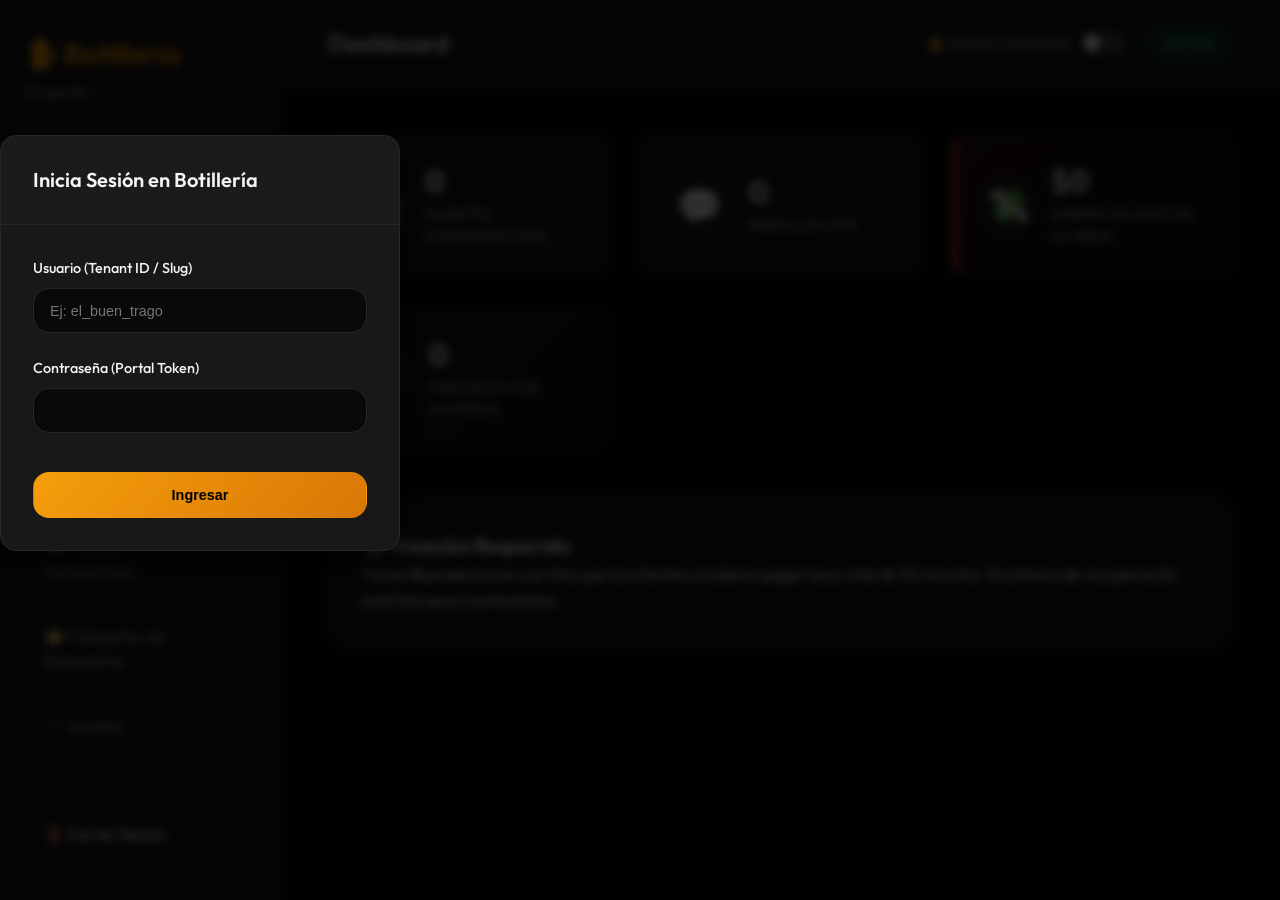
==== commit 36e5454d: "feat: implement human hand-off queue, natural language interaction tests, and nvidia endpoint improv" ====
--- a/frontend/tenant/index.html
+++ b/frontend/tenant/index.html
@@ -16,6 +16,7 @@
             </div>
             <nav class="sidebar-nav">
                 <a href="#dashboard" class="nav-link active" data-section="dashboard" title="Mira de un vistazo cómo van tus ventas y si tienes clientes pendientes de compra">📊 Dashboard</a>
+                <a href="#queue" class="nav-link" data-section="queue" title="Gestiona los clientes que esperan o están siendo atendidos por un humano">📞 Cola de Atención</a>
                 <a href="#profile" class="nav-link" data-section="profile" title="Modifica el nombre, dirección y horarios de tu botillería">🏪 Perfil</a>
                 <a href="#products" class="nav-link" data-section="products" title="Agrega cervezas, destilados, snacks y actualiza sus precios o stock">📦 Productos</a>
                 <a href="#categories" class="nav-link" data-section="categories" title="Ordena tus productos en grupos (Ej: Piscos, Vinos, Bebidas)">🗂️ Categorías de Productos</a>
@@ -32,7 +33,14 @@
         <main class="main-content">
             <header class="top-bar">
                 <h2 id="pageTitle">Dashboard</h2>
-                <div class="top-bar-actions">
+                <div class="top-bar-actions" style="display: flex; align-items: center; gap: 20px;">
+                    <div class="human-available-toggle" style="display: flex; align-items: center; gap: 8px;">
+                        <span style="font-size: 14px; font-weight: 500; color: var(--text-muted);">💁 Humano Disponible:</span>
+                        <label class="switch">
+                            <input type="checkbox" id="humanAvailableToggle">
+                            <span class="slider round"></span>
+                        </label>
+                    </div>
                     <span class="status-badge" id="statusBadge">Activo</span>
                 </div>
             </header>
@@ -77,6 +85,64 @@
                     </div>
                 </section>
 
+                <!-- Queue Section -->
+                <section id="queue" class="section">
+                    <div class="section-header">
+                        <h3>Cola de Atención Humana</h3>
+                        <div style="display: flex; gap: 10px;">
+                            <button type="button" class="btn btn-secondary" onclick="window.app.loadQueue()">🔄 Actualizar Cola</button>
+                        </div>
+                    </div>
+
+                    <div class="table-container">
+                        <div class="table-filters" style="display: grid; grid-template-columns: 1fr 1fr 1fr; gap: 15px; margin-bottom: 20px; align-items: end;">
+                            <div class="filter-group">
+                                <label for="queueFilterState" style="display: block; margin-bottom: 5px; font-weight: 500; font-size: 13px;">Filtrar por Estado:</label>
+                                <select id="queueFilterState" style="width: 100%; padding: 8px; border-radius: var(--radius); border: 1px solid var(--border); background: var(--surface); color: var(--text);">
+                                    <option value="all_human">Todos los pendientes (Espera, Atendiendo, Pospuesta)</option>
+                                    <option value="all">Todas las conversaciones (Historial Completo)</option>
+                                    <option value="ESPERANDO_HUMANO">En Espera ⏳</option>
+                                    <option value="HUMANO_ATENDIENDO">Atendiendo 💁</option>
+                                    <option value="POSPUESTA">Pospuesta 😴</option>
+                                    <option value="CANCELADA">Cancelada ❌</option>
+                                    <option value="CHAT_LIBRE">Chat Libre (Bot) 🤖</option>
+                                </select>
+                            </div>
+                            <div class="filter-group">
+                                <label for="queueSort" style="display: block; margin-bottom: 5px; font-weight: 500; font-size: 13px;">Ordenar por:</label>
+                                <select id="queueSort" style="width: 100%; padding: 8px; border-radius: var(--radius); border: 1px solid var(--border); background: var(--surface); color: var(--text);">
+                                    <option value="created_at-asc">Tiempo de llegada (Antiguos primero) ⏳</option>
+                                    <option value="created_at-desc">Tiempo de llegada (Nuevos primero) ⚡</option>
+                                    <option value="user_name-asc">Nombre del Cliente (A-Z) 🔠</option>
+                                    <option value="user_name-desc">Nombre del Cliente (Z-A) 🔠</option>
+                                </select>
+                            </div>
+                            <div class="filter-group">
+                                <label for="queueSearch" style="display: block; margin-bottom: 5px; font-weight: 500; font-size: 13px;">Buscar por Nombre/Teléfono:</label>
+                                <input type="text" id="queueSearch" placeholder="Escribe para buscar..." style="width: 100%; padding: 8px; border-radius: var(--radius); border: 1px solid var(--border); background: var(--surface); color: var(--text);">
+                            </div>
+                        </div>
+
+                        <table class="data-table" id="queueTable">
+                            <thead>
+                                <tr>
+                                    <th>Cliente</th>
+                                    <th>Plataforma</th>
+                                    <th>Solicitado hace</th>
+                                    <th>Último Mensaje</th>
+                                    <th>Estado</th>
+                                    <th>Acciones</th>
+                                </tr>
+                            </thead>
+                            <tbody id="queueBody">
+                                <tr>
+                                    <td colspan="6" style="text-align: center; color: var(--text-muted); padding: 20px;">Cargando cola de atención...</td>
+                                </tr>
+                            </tbody>
+                        </table>
+                    </div>
+                </section>
+
                 <!-- Profile Section -->
                 <section id="profile" class="section">
                     <form id="profileForm" class="form-card">
--- a/frontend/tenant/css/style.css
+++ b/frontend/tenant/css/style.css
@@ -783,3 +783,110 @@
     padding-top: 0.75rem;
     line-height: 1.3;
 }
+
+/* Switch Toggle Styles */
+.switch {
+    position: relative;
+    display: inline-block;
+    width: 46px;
+    height: 24px;
+}
+
+.switch input {
+    opacity: 0;
+    width: 0;
+    height: 0;
+}
+
+.slider {
+    position: absolute;
+    cursor: pointer;
+    top: 0;
+    left: 0;
+    right: 0;
+    bottom: 0;
+    background-color: var(--secondary);
+    transition: var(--transition);
+    border: 1px solid var(--border);
+}
+
+.slider:before {
+    position: absolute;
+    content: "";
+    height: 16px;
+    width: 16px;
+    left: 3px;
+    bottom: 3px;
+    background-color: #ffffff;
+    transition: var(--transition);
+    box-shadow: 0 2px 4px rgba(0, 0, 0, 0.3);
+}
+
+input:checked + .slider {
+    background: var(--primary-gradient);
+    border-color: var(--primary);
+}
+
+input:focus + .slider {
+    box-shadow: 0 0 8px var(--primary-glow);
+}
+
+input:checked + .slider:before {
+    transform: translateX(22px);
+}
+
+.slider.round {
+    border-radius: 34px;
+}
+
+.slider.round:before {
+    border-radius: 50%;
+}
+
+/* Badge Styles for Queue states */
+.badge {
+    display: inline-block;
+    padding: 0.35rem 0.85rem;
+    border-radius: 999px;
+    font-size: 0.75rem;
+    font-weight: 600;
+    text-transform: uppercase;
+    letter-spacing: 0.05em;
+    border: 1px solid transparent;
+}
+
+.badge-warning {
+    background: rgba(245, 158, 11, 0.12);
+    color: var(--warning);
+    border: 1px solid rgba(245, 158, 11, 0.35);
+}
+
+.badge-success {
+    background: rgba(16, 185, 129, 0.12);
+    color: var(--success);
+    border: 1px solid rgba(16, 185, 129, 0.35);
+}
+
+.badge-info {
+    background: rgba(59, 130, 246, 0.12);
+    color: #3b82f6;
+    border: 1px solid rgba(59, 130, 246, 0.35);
+}
+
+.badge-danger {
+    background: rgba(239, 68, 68, 0.12);
+    color: var(--danger);
+    border: 1px solid rgba(239, 68, 68, 0.35);
+}
+
+.badge-primary {
+    background: rgba(139, 92, 246, 0.12);
+    color: #8b5cf6;
+    border: 1px solid rgba(139, 92, 246, 0.35);
+}
+
+.badge-secondary {
+    background: rgba(161, 161, 170, 0.12);
+    color: var(--text-muted);
+    border: 1px solid rgba(161, 161, 170, 0.35);
+}
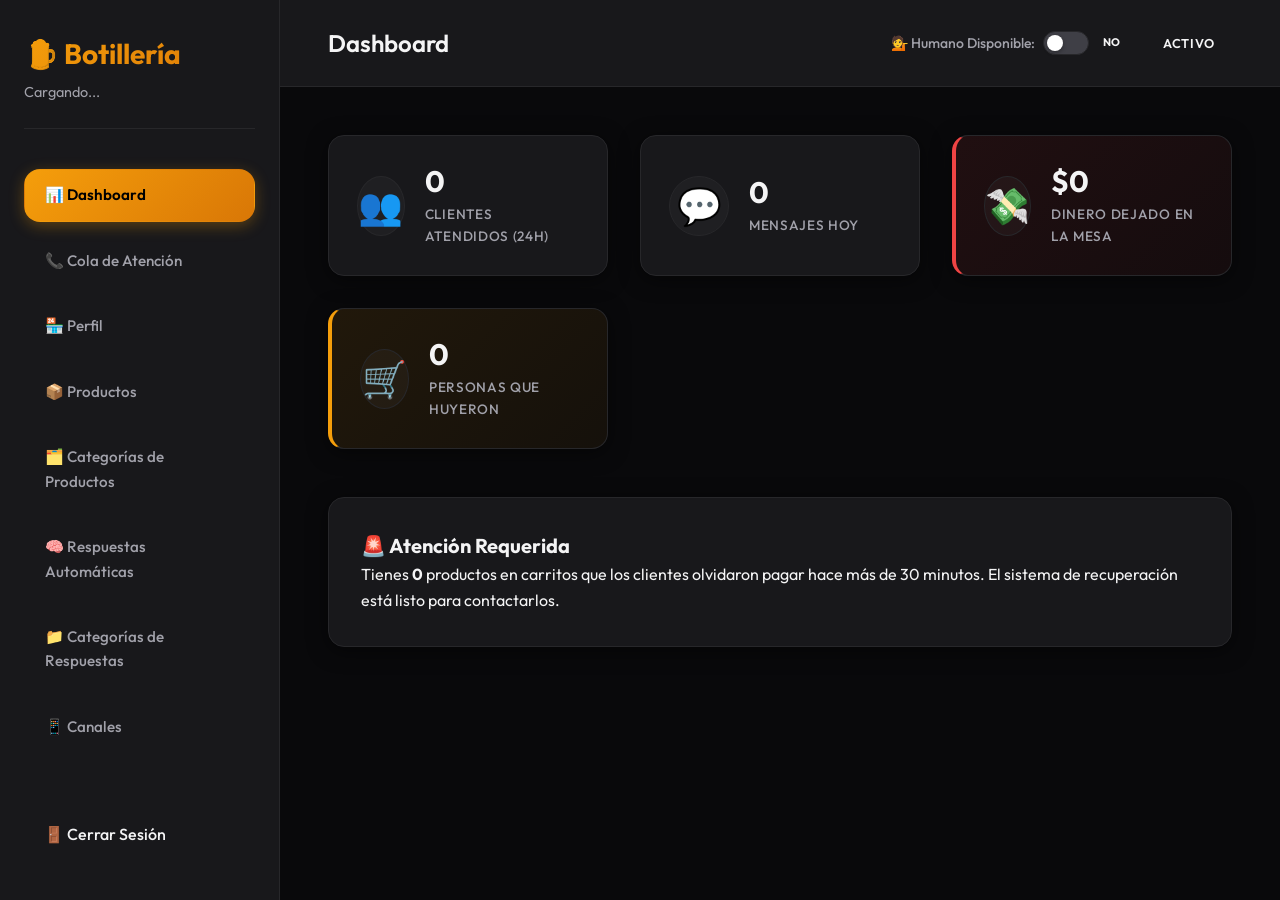
==== commit 9a25562a: "style(frontend): improve scrollable modal and add human toggle status indicators" ====
--- a/frontend/tenant/index.html
+++ b/frontend/tenant/index.html
@@ -40,6 +40,7 @@
                             <input type="checkbox" id="humanAvailableToggle">
                             <span class="slider round"></span>
                         </label>
+                        <span id="humanAvailableStatus" style="font-size: 11px; font-weight: 700; text-transform: uppercase; padding: 2px 6px; border-radius: 4px; transition: all 0.2s;">NO</span>
                     </div>
                     <span class="status-badge" id="statusBadge">Activo</span>
                 </div>
--- a/frontend/tenant/css/style.css
+++ b/frontend/tenant/css/style.css
@@ -137,14 +137,25 @@
 
 .status-badge {
     padding: 0.35rem 1rem;
-    background: rgba(16, 185, 129, 0.15);
-    color: var(--success);
-    border: 1px solid rgba(16, 185, 129, 0.3);
     border-radius: 999px;
     font-size: 0.8rem;
     font-weight: 600;
     letter-spacing: 0.05em;
     text-transform: uppercase;
+    border: 1px solid transparent;
+    transition: var(--transition);
+}
+
+.status-badge.active {
+    background: rgba(16, 185, 129, 0.15);
+    color: var(--success);
+    border-color: rgba(16, 185, 129, 0.3);
+}
+
+.status-badge.inactive {
+    background: rgba(239, 68, 68, 0.15);
+    color: var(--danger);
+    border-color: rgba(239, 68, 68, 0.3);
 }
 
 .content-area {
